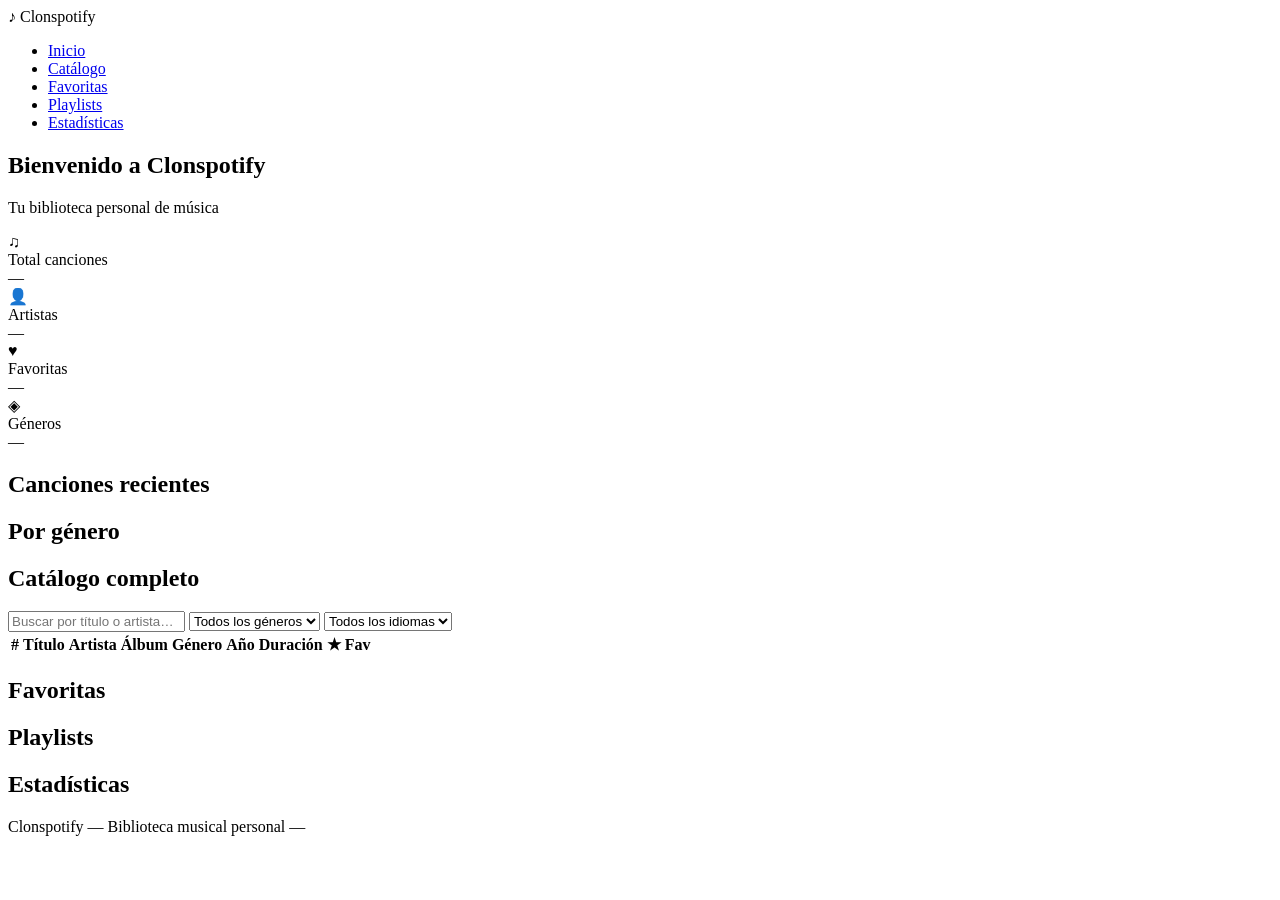
==== index.html @ cb60d721 "V1 del dashboard" ====
<!DOCTYPE html>
<html lang="es">
<head>
  <meta charset="UTF-8" />

  <!-- Para el diseño responsivo -->
  <meta name="viewport" content="width=device-width, initial-scale=1.0" />
  <title>Clonspotify</title>

  <!-- Para poder usar fuentes desde google fonts -->
  <link rel="preconnect" href="https://fonts.googleapis.com" />
  <link rel="preconnect" href="https://fonts.gstatic.com" crossorigin />
  <link href="https://fonts.googleapis.com/css2?family=Syne:wght@400;600;700;800&family=DM+Sans:ital,wght@0,300;0,400;0,500;1,300&display=swap" rel="stylesheet" />
  
  <link rel="stylesheet" href="css/styles.css" />
</head>
<body>

  <!-- NAV -->
  <nav>
    <div class="nav-brand">
      <span class="brand-icon">♪</span>
      <span class="brand-name">Clonspotify</span>
    </div>
    <ul class="nav-links">
      <li><a href="#inicio" class="active">Inicio</a></li>
      <li><a href="#catalogo">Catálogo</a></li>
      <li><a href="#favoritas">Favoritas</a></li>
      <li><a href="#playlists">Playlists</a></li>
      <li><a href="#estadisticas">Estadísticas</a></li>
    </ul>
  </nav>

  <main>

    <!-- BIENVENIDA -->
    <section id="inicio" class="hero">
      <div class="hero-text">
        <h1>Bienvenido a <span class="accent">Clonspotify</span></h1>
        <p class="subtitle">Tu biblioteca personal de música</p>
      </div>
    </section>

    <!-- STATS
        Las tarjetas-->
    <section class="stats-grid" id="stats">
      <div class="stat-card">
        <div class="stat-icon">♫</div>
        <div class="stat-label">Total canciones</div>
        <div class="stat-value" id="stat-total">—</div>
      </div>
      <div class="stat-card">
        <div class="stat-icon">👤</div>
        <div class="stat-label">Artistas</div>
        <div class="stat-value" id="stat-artistas">—</div>
      </div>
      <div class="stat-card">
        <div class="stat-icon">♥</div>
        <div class="stat-label">Favoritas</div>
        <div class="stat-value" id="stat-favoritas">—</div>
      </div>
      <div class="stat-card">
        <div class="stat-icon">◈</div>
        <div class="stat-label">Géneros</div>
        <div class="stat-value" id="stat-generos">—</div>
      </div>
    </section>

    <!-- Sección de canciones recientes y géneros -->
    <section class="two-col">

      <div class="panel" id="recientes">
        <h2 class="panel-title">Canciones recientes</h2>
        <ul class="song-list" id="lista-recientes"></ul>
      </div>

      <div class="panel" id="por-genero">
        <h2 class="panel-title">Por género</h2>
        <div class="genre-bars" id="genre-bars"></div>
      </div>

    </section>

    <!-- CATÁLOGO COMPLETO -->
    <section id="catalogo">
      <h2 class="section-title">Catálogo completo</h2>

      <div class="filter-bar">
        <input type="text" id="buscador" placeholder="Buscar por título o artista…" />
        <select id="filtro-genero">
          <option value="">Todos los géneros</option>
        </select>
        <select id="filtro-idioma">
          <option value="">Todos los idiomas</option>
          <option value="es">Español</option>
          <option value="en">Inglés</option>
        </select>
      </div>

      <table class="catalogo-table">
        <thead>
          <tr>
            <th>#</th>
            <th>Título</th>
            <th>Artista</th>
            <th>Álbum</th>
            <th>Género</th>
            <th>Año</th>
            <th>Duración</th>
            <th>★</th>
            <th>Fav</th>
          </tr>
        </thead>
        <tbody id="tabla-cuerpo"></tbody>
      </table>
    </section>

    <!-- FAVORITAS -->
    <section id="favoritas">
      <h2 class="section-title">Favoritas</h2>
      <div class="cards-grid" id="grid-favoritas"></div>
    </section>

    <!-- PLAYLISTS -->
    <section id="playlists">
      <h2 class="section-title">Playlists</h2>
      <div class="playlist-grid" id="playlist-grid"></div>
    </section>

    <!-- ESTADÍSTICAS -->
    <section id="estadisticas">
      <h2 class="section-title">Estadísticas</h2>
      <div class="stats-detail" id="stats-detail"></div>
    </section>

  </main>

  <footer>
    <p>Clonspotify &mdash; Biblioteca musical personal &mdash; <span id="footer-version"></span></p>
  </footer>

  <script src="js/app.js"></script>
</body>
</html>
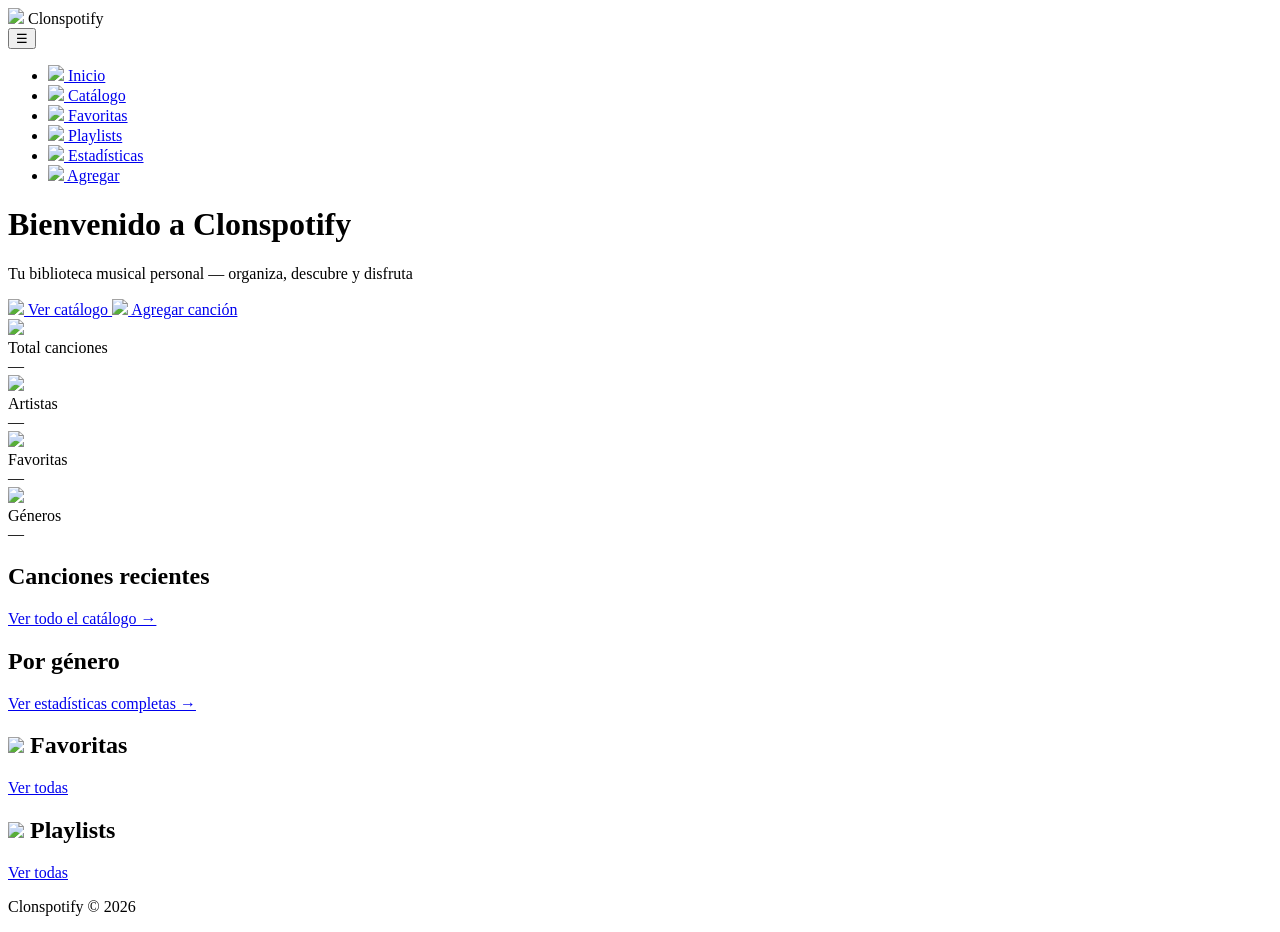
==== commit 1a2dc993: "HTML Y JS del INDEX" ====
--- a/index.html
+++ b/index.html
@@ -1,144 +1,154 @@
 <!DOCTYPE html>
 <html lang="es">
+
 <head>
+
+  <!-- Como vimos en clase, es para los caracteres-->
   <meta charset="UTF-8" />
+  <!-- Para que se adapte a vista de dispositivos móviles-->
+  <meta name="viewport" content="width=device-width, initial-scale=1.0" />
 
-  <!-- Para el diseño responsivo -->
-  <meta name="viewport" content="width=device-width, initial-scale=1.0" />
-  <title>Clonspotify</title>
+  <title>Clonspotify — Inicio</title>
 
-  <!-- Para poder usar fuentes desde google fonts -->
-  <link rel="preconnect" href="https://fonts.googleapis.com" />
-  <link rel="preconnect" href="https://fonts.gstatic.com" crossorigin />
-  <link href="https://fonts.googleapis.com/css2?family=Syne:wght@400;600;700;800&family=DM+Sans:ital,wght@0,300;0,400;0,500;1,300&display=swap" rel="stylesheet" />
+  <link rel="stylesheet" href="css/styles.css" />
   
-  <link rel="stylesheet" href="css/styles.css" />
 </head>
+
 <body>
 
-  <!-- NAV -->
+  <!-- Barra de navegación -->
   <nav>
+
+    <!-- Logo y nombre -->
     <div class="nav-brand">
-      <span class="brand-icon">♪</span>
+      <img src="resources/Logo.png" class="brand-logo" />
       <span class="brand-name">Clonspotify</span>
     </div>
-    <ul class="nav-links">
-      <li><a href="#inicio" class="active">Inicio</a></li>
-      <li><a href="#catalogo">Catálogo</a></li>
-      <li><a href="#favoritas">Favoritas</a></li>
-      <li><a href="#playlists">Playlists</a></li>
-      <li><a href="#estadisticas">Estadísticas</a></li>
+    
+    <!-- Menú hamburguesa, para cuando hagamos pequeña la vista de la página
+     Funciona con los "nav-links" que declaramos más abajo-->
+    <button class="nav-toggle" id="nav-toggle">☰</button>
+
+    <ul class="nav-links" id="nav-links">
+      <li><a href="index.html">        <img src="resources/home.svg" class="nav-icon"> Inicio </a></li>
+      <li><a href="catalogo.html">     <img src="resources/music.svg" class="nav-icon"> Catálogo</a></li>
+      <li><a href="favoritas.html">    <img src="resources/heart.svg" class="nav-icon"> Favoritas</a></li>
+      <li><a href="playlists.html">    <img src="resources/playlist.svg" class="nav-icon"> Playlists</a></li>
+      <li><a href="estadisticas.html"> <img src="resources/chart-bar.svg" class="nav-icon"> Estadísticas</a></li>
+      <li><a href="agregar.html">      <img src="resources/square-plus.svg" class="nav-icon"> Agregar</a></li>
     </ul>
+
   </nav>
 
-  <main>
+  <!-- BIENVENIDA -->
+  <header class="hero">
 
-    <!-- BIENVENIDA -->
-    <section id="inicio" class="hero">
-      <div class="hero-text">
-        <h1>Bienvenido a <span class="accent">Clonspotify</span></h1>
-        <p class="subtitle">Tu biblioteca personal de música</p>
-      </div>
-    </section>
+    <div class="hero-text">
+      <h1>Bienvenido a <span class="accent">Clonspotify</span></h1>
 
-    <!-- STATS
-        Las tarjetas-->
-    <section class="stats-grid" id="stats">
+      <p class="subtitle">Tu biblioteca musical personal — organiza, descubre y disfruta</p>
+
+      <nav class="hero-ctas">
+        <a href="catalogo.html" class="btn btn-primary">
+          <img src="resources/music.svg" class="btn-icon"> 
+          Ver catálogo
+        </a>
+
+        <a href="agregar.html" class="btn btn-secondary">
+          <img src="resources/square-plus.svg" class="btn-icon"> 
+          Agregar canción
+        </a>
+      </nav>
+    </div>
+
+  </header>
+
+  <!-- TARJETAS DE RESUMEN -->
+  <section>
+    <div class="stats-grid">
+
       <div class="stat-card">
-        <div class="stat-icon">♫</div>
+        <img src="resources/music.svg" class="stat-icon">
         <div class="stat-label">Total canciones</div>
         <div class="stat-value" id="stat-total">—</div>
       </div>
+
       <div class="stat-card">
-        <div class="stat-icon">👤</div>
+        <img src="resources/user.svg" class="stat-icon">
         <div class="stat-label">Artistas</div>
         <div class="stat-value" id="stat-artistas">—</div>
       </div>
+
       <div class="stat-card">
-        <div class="stat-icon">♥</div>
+        <img src="resources/heart.svg" class="stat-icon">
         <div class="stat-label">Favoritas</div>
         <div class="stat-value" id="stat-favoritas">—</div>
       </div>
+
       <div class="stat-card">
-        <div class="stat-icon">◈</div>
+        <img src="resources/file-music.svg" class="stat-icon">
         <div class="stat-label">Géneros</div>
         <div class="stat-value" id="stat-generos">—</div>
       </div>
-    </section>
 
-    <!-- Sección de canciones recientes y géneros -->
-    <section class="two-col">
+    </div>
+  </section>
 
-      <div class="panel" id="recientes">
-        <h2 class="panel-title">Canciones recientes</h2>
-        <ul class="song-list" id="lista-recientes"></ul>
-      </div>
+  <!-- CANCIONES RECIENTES + GÉNEROS -->
+  <section class="two-col">
 
-      <div class="panel" id="por-genero">
-        <h2 class="panel-title">Por género</h2>
-        <div class="genre-bars" id="genre-bars"></div>
-      </div>
+    <div class="panel">
+      <h2 class="panel-title">Canciones recientes</h2>
 
-    </section>
+      <ul class="song-list" id="lista-recientes"></ul>
 
-    <!-- CATÁLOGO COMPLETO -->
-    <section id="catalogo">
-      <h2 class="section-title">Catálogo completo</h2>
+      <a href="catalogo.html" class="ver-todo">Ver todo el catálogo →</a>
+    </div>
 
-      <div class="filter-bar">
-        <input type="text" id="buscador" placeholder="Buscar por título o artista…" />
-        <select id="filtro-genero">
-          <option value="">Todos los géneros</option>
-        </select>
-        <select id="filtro-idioma">
-          <option value="">Todos los idiomas</option>
-          <option value="es">Español</option>
-          <option value="en">Inglés</option>
-        </select>
-      </div>
+    <div class="panel">
+      <h2 class="panel-title">Por género</h2>
+      
+      <div class="genre-bars" id="genre-bars"></div>
+      <a href="estadisticas.html" class="ver-todo">Ver estadísticas completas →</a>
+    </div>
 
-      <table class="catalogo-table">
-        <thead>
-          <tr>
-            <th>#</th>
-            <th>Título</th>
-            <th>Artista</th>
-            <th>Álbum</th>
-            <th>Género</th>
-            <th>Año</th>
-            <th>Duración</th>
-            <th>★</th>
-            <th>Fav</th>
-          </tr>
-        </thead>
-        <tbody id="tabla-cuerpo"></tbody>
-      </table>
-    </section>
+  </section>
 
-    <!-- FAVORITAS -->
-    <section id="favoritas">
-      <h2 class="section-title">Favoritas</h2>
-      <div class="cards-grid" id="grid-favoritas"></div>
-    </section>
+  <!-- FAVORITAS -->
+  <section>
 
-    <!-- PLAYLISTS -->
-    <section id="playlists">
-      <h2 class="section-title">Playlists</h2>
-      <div class="playlist-grid" id="playlist-grid"></div>
-    </section>
+    <div class="section-header">
+      <h2 class="section-title section-title-inline">
+        <img src="resources/heart.svg" class="nav-icon s-icon"> Favoritas
+      </h2>
+      <a href="favoritas.html" class="btn btn-ghost btn-sm">Ver todas</a>
+    </div>
 
-    <!-- ESTADÍSTICAS -->
-    <section id="estadisticas">
-      <h2 class="section-title">Estadísticas</h2>
-      <div class="stats-detail" id="stats-detail"></div>
-    </section>
+    <div class="cards-grid" id="grid-favoritas-preview"></div>
 
-  </main>
+  </section>
 
+  <!-- PLAYLISTS (preview) -->
+  <section>
+
+    <div class="section-header">
+      <h2 class="section-title section-title-inline">
+        <img src="resources/playlist.svg" class="nav-icon s-icon"> Playlists
+      </h2>
+      <a href="playlists.html" class="btn btn-ghost btn-sm">Ver todas</a>
+    </div>
+
+    <div class="playlist-grid" id="playlist-preview"></div>
+
+  </section>
+
+  <!-- Pie de página -->
   <footer>
-    <p>Clonspotify &mdash; Biblioteca musical personal &mdash; <span id="footer-version"></span></p>
+    <p>Clonspotify © 2026</p>
   </footer>
 
   <script src="js/app.js"></script>
+  <script src="js/index.js"></script>
+
 </body>
-</html>
+</html>
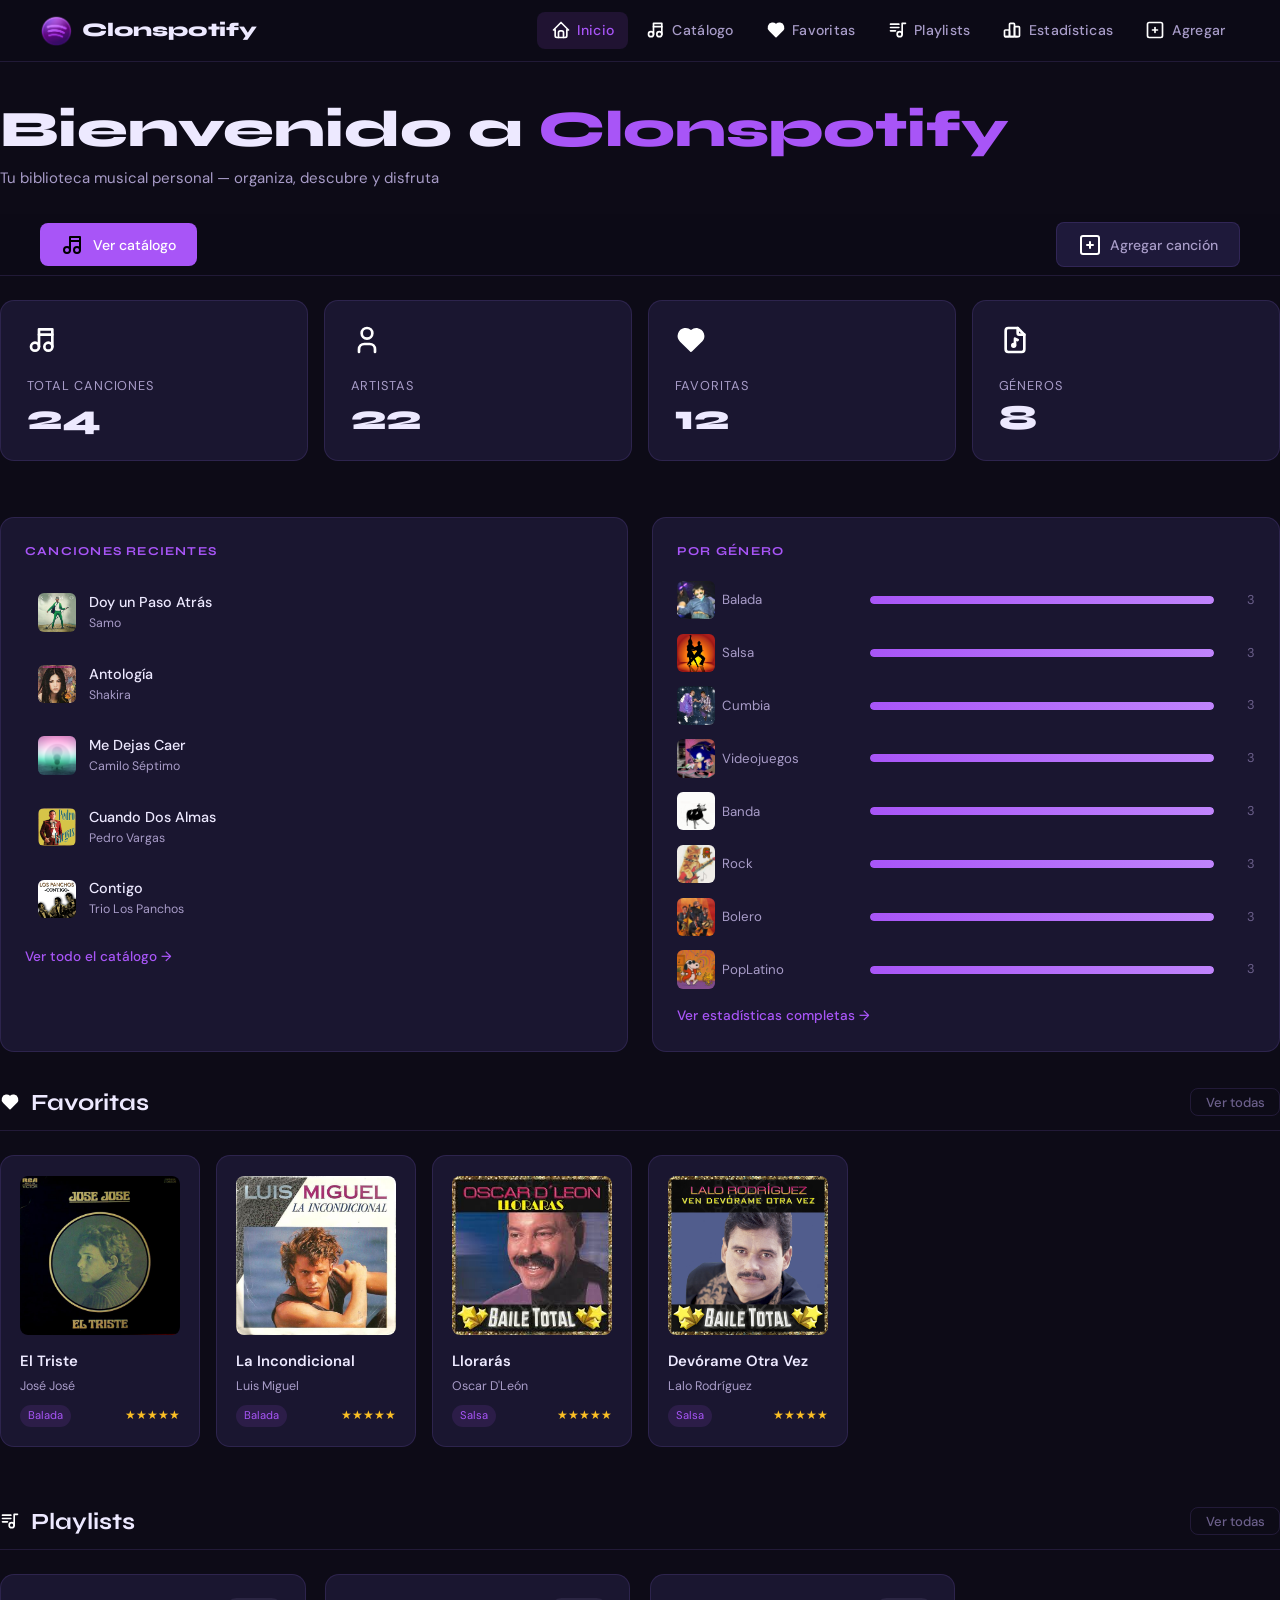
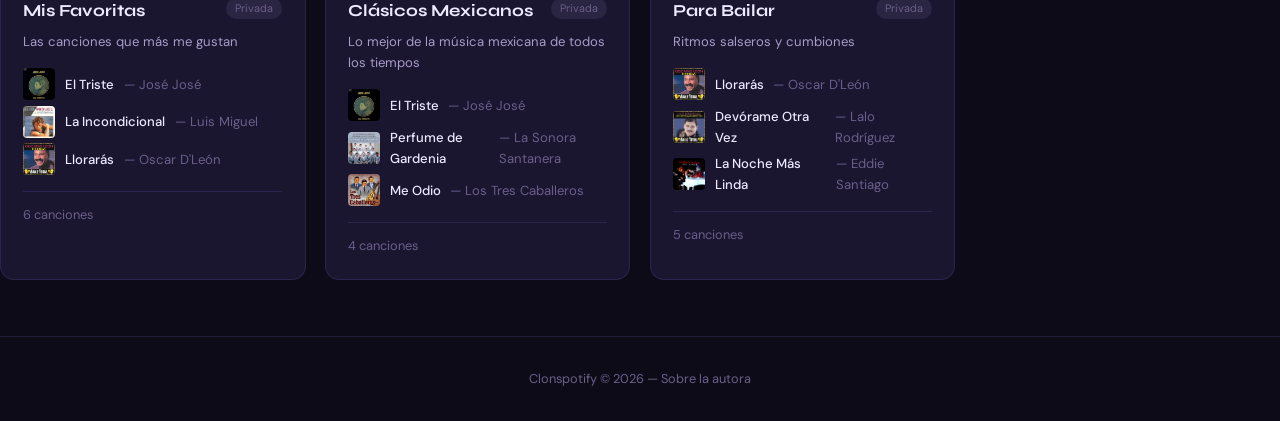
==== commit 0b3fd7dc: "Adición de las últimas modificaciones/adiciones que se hicieron a archivos/carpetas que ya estaban s" ====
--- a/index.html
+++ b/index.html
@@ -144,7 +144,7 @@
 
   <!-- Pie de página -->
   <footer>
-    <p>Clonspotify © 2026</p>
+    <p>Clonspotify © 2026 &mdash; <a href="SobreLaAutora.html">Sobre la autora</a> </p>
   </footer>
 
   <script src="js/app.js"></script>
--- a/css/styles.css
+++ b/css/styles.css
@@ -0,0 +1,1235 @@
+/* 
+   Estilos globales
+   Fuentes: Syne (títulos) + DM Sans (cuerpo)
+*/
+
+@import url('https://fonts.googleapis.com/css2?family=Syne:wght@400;600;700;800&family=DM+Sans:ital,opsz,wght@0,9..40,300;0,9..40,400;0,9..40,500;1,9..40,300&display=swap');
+
+
+/* RESET & VARIABLES */
+
+/* Elimina márgenes y padding por defecto del navegador */
+*, *::before, *::after { box-sizing: border-box; margin: 0; padding: 0; }
+
+/*
+ * Variables globales — se usan en todo el CSS con var(--nombre)
+ * Cambiar un valor aquí lo actualiza en toda la app.
+ *
+ * bg  = background
+ * -h  = hover
+ * -d  = dark, -l = light
+ */
+:root {
+  /* Fondos */
+  --bg:        #0d0b17;
+  --bg2:       #161228;
+  --bg3:       #1e193a;
+  --card:      #1a1630;
+  --card-hover:#201c38;
+
+  /* Bordes */
+  --border:    rgba(160,120,255,0.14);
+  --border-h:  rgba(160,120,255,0.4);
+
+  /* Colores de acento */
+  --purple:    #a855f7;
+  --purple-d:  #7c3aed;
+  --purple-l:  #c084fc;
+  --cyan:      #22d3ee;
+  --pink:      #ec4899;
+  --green:     #34d399;
+  --amber:     #fbbf24;
+
+  /* Texto (principal → secundario → tenue) */
+  --text:      #ede9ff;
+  --text2:     #a89cc8;
+  --text3:     #6b5f8a;
+
+  /* Bordes redondeados */
+  --radius:    14px;
+  --radius-sm: 8px;
+  --radius-xs: 5px;
+
+  /* Tipografía */
+  --font-head: 'Syne', sans-serif;
+  --font-body: 'DM Sans', sans-serif;
+
+  /* Animaciones */
+  --ease:       cubic-bezier(0.4,0,0.2,1);
+  --transition: 0.22s var(--ease);
+
+  /* Altura del nav, se reutiliza en varias partes */
+  --nav-h: 62px;
+}
+
+/* Scroll suave al navegar por anclas */
+html { scroll-behavior: smooth; }
+
+body {
+  background: var(--bg);
+  color: var(--text);
+  font-family: var(--font-body);
+  font-size: 15px;
+  line-height: 1.6;
+  min-height: 100vh;
+  -webkit-font-smoothing: antialiased;
+}
+
+/* Scrollbar personalizada (solo Chrome/Safari) */
+::-webkit-scrollbar { width: 6px; }
+::-webkit-scrollbar-track { background: var(--bg2); }
+::-webkit-scrollbar-thumb { background: var(--border-h); border-radius: 99px; }
+
+
+/* ACCESIBILIDAD */
+
+/* Muestra el anillo de foco solo al navegar con teclado */
+:focus-visible {
+  outline: 2px solid var(--purple);
+  outline-offset: 3px;
+  border-radius: var(--radius-xs);
+}
+
+/* Enlace para saltar al contenido, aparece al presionar Tab */
+.skip-link {
+  position: absolute;
+  top: -100px;
+  left: 1rem;
+  background: var(--purple);
+  color: #fff;
+  padding: 0.5rem 1.2rem;
+  border-radius: var(--radius-sm);
+  font-weight: 600;
+  z-index: 9999;
+  transition: top 0.2s;
+  text-decoration: none;
+}
+
+.skip-link:focus { top: 1rem; }
+
+/*  NAV  */
+
+/* Se queda pegado arriba al hacer scroll, con efecto de vidrio */
+nav {
+  position: sticky;
+  top: 0;
+  z-index: 100;
+  display: flex;
+  align-items: center;
+  justify-content: space-between;
+  padding: 0 2.5rem;
+  height: var(--nav-h);
+  background: rgba(13, 11, 23, 0.88);
+  backdrop-filter: blur(18px);
+  border-bottom: 1px solid var(--border);
+}
+
+/* Logo + nombre "Clonspotify" */
+.nav-brand {
+  display: flex;
+  align-items: center;
+  gap: 10px;
+  font-family: var(--font-head);
+  font-size: 1.2rem;
+  font-weight: 800;
+  color: var(--text);
+  text-decoration: none;
+  letter-spacing: -0.01em;
+}
+.nav-brand:hover { color: var(--purple-l); }
+
+.brand-logo {
+  width: 32px;
+  height: 32px;
+  object-fit: contain;
+}
+
+/* Lista de enlaces del nav */
+.nav-links {
+  display: flex;
+  list-style: none;
+  gap: 0.2rem;
+}
+
+.nav-links a {
+  display: flex;
+  align-items: center;
+  gap: 0.4rem;
+  color: var(--text2);
+  text-decoration: none;
+  font-size: 0.88rem;
+  font-weight: 500;
+  letter-spacing: 0.02em;
+  padding: 0.45rem 0.9rem;
+  border-radius: var(--radius-sm);
+  transition: color var(--transition), background var(--transition);
+}
+.nav-links a:hover  { color: var(--text); background: var(--bg3); }
+/* .active lo agrega JS según la página actual */
+.nav-links a.active { color: var(--purple); background: rgba(168,85,247,0.12); }
+
+/* Íconos SVG del nav — el filter los convierte a blanco */
+.nav-icon {
+  width: 20px;
+  height: 20px;
+  object-fit: contain;
+  filter: brightness(0) invert(1);
+}
+
+/* Botón hamburguesa, solo visible en móvil */
+.nav-toggle {
+  display: none;
+  background: none;
+  border: none;
+  color: var(--text2);
+  font-size: 1.4rem;
+  cursor: pointer;
+  padding: 0.3rem;
+}
+
+/* Nav en móvil: menú desplegable vertical */
+@media (max-width: 768px) {
+  nav { padding: 0 1.2rem; }
+  .nav-toggle { display: block; }
+  .nav-links {
+    display: none;
+    position: absolute;
+    top: var(--nav-h);
+    left: 0; right: 0;
+    background: var(--bg2);
+    border-bottom: 1px solid var(--border);
+    flex-direction: column;
+    padding: 0.8rem;
+    gap: 0.2rem;
+  }
+  /* JS agrega esta clase al hacer clic en la hamburguesa */
+  .nav-links.open { display: flex; }
+}
+
+
+/* LAYOUT */
+
+/* Contenedor central con ancho máximo */
+main {
+  max-width: 1200px;
+  margin: 0 auto;
+  padding: 2rem 2rem 5rem;
+}
+
+section { margin-bottom: 3.5rem; }
+
+/* Título de sección con línea inferior */
+.section-title {
+  font-family: var(--font-head);
+  font-size: 1.45rem;
+  font-weight: 700;
+  color: var(--text);
+  margin-bottom: 1.5rem;
+  padding-bottom: 0.6rem;
+  border-bottom: 1px solid var(--border);
+  display: flex;
+  align-items: center;
+  gap: 0.7rem;
+}
+.section-title .s-icon { color: var(--purple); }
+
+/* Encabezado con título izquierda + botón derecha */
+.section-header {
+  display: flex;
+  align-items: center;
+  justify-content: space-between;
+  margin-bottom: 1.5rem;
+  padding-bottom: 0.6rem;
+  border-bottom: 1px solid var(--border);
+}
+
+/* Variante del título para usar dentro de .section-header */
+.section-title-inline {
+  margin-bottom: 0;
+  border: none;
+  padding: 0;
+}
+
+/* Encabezado grande de cada página (h1) */
+.page-header {
+  padding: 2rem 0 1.5rem;
+  margin-bottom: 0.5rem;
+}
+.page-header h1 {
+  font-family: var(--font-head);
+  font-size: clamp(1.8rem, 4vw, 2.8rem);
+  font-weight: 800;
+  color: var(--text);
+  line-height: 1.1;
+}
+/* Parte del título en morado */
+.page-header h1 .accent  { color: var(--purple); }
+.page-header .subtitle   { color: var(--text2); margin-top: 0.4rem; font-size: 0.95rem; }
+
+/* Dos columnas iguales, colapsa a una en móvil */
+.two-col { display: grid; grid-template-columns: 1fr 1fr; gap: 1.5rem; margin-bottom: 2rem; }
+@media (max-width: 700px) { .two-col { grid-template-columns: 1fr; } }
+
+
+/* BOTONES */
+
+.btn {
+  display: inline-flex;
+  align-items: center;
+  gap: 0.5rem;
+  padding: 0.6rem 1.3rem;
+  border-radius: var(--radius-sm);
+  font-family: var(--font-body);
+  font-size: 0.88rem;
+  font-weight: 500;
+  cursor: pointer;
+  transition: all var(--transition);
+  text-decoration: none;
+  border: none;
+  line-height: 1;
+}
+
+/* Botón principal */
+.btn-primary { background: var(--purple); color: #fff; }
+.btn-primary:hover { background: var(--purple-d); transform: translateY(-1px); }
+
+/* Botón secundario */
+.btn-secondary { background: var(--bg3); color: var(--text2); border: 1px solid var(--border); }
+.btn-secondary:hover { border-color: var(--border-h); color: var(--text); background: var(--card-hover); }
+
+/* Botón pequeño */
+.btn-sm { padding: 0.4rem 0.9rem; font-size: 0.82rem; }
+
+/* Botón fantasma (solo borde) */
+.btn-ghost { background: transparent; color: var(--text3); border: 1px solid var(--border); }
+.btn-ghost:hover { color: var(--purple); border-color: var(--purple); }
+
+
+/* PANELES */
+
+.panel {
+  background: var(--card);
+  border: 1px solid var(--border);
+  border-radius: var(--radius);
+  padding: 1.5rem;
+}
+
+/* Etiqueta tipo "eyebrow" dentro del panel */
+.panel-title {
+  font-family: var(--font-head);
+  font-size: 0.76rem;
+  font-weight: 700;
+  text-transform: uppercase;
+  letter-spacing: 0.1em;
+  color: var(--purple);
+  margin-bottom: 1.2rem;
+}
+
+
+/* INDEX  */
+
+.hero { padding: 2.5rem 0 1.5rem; margin-bottom: 0; }
+.hero h1 {
+  font-family: var(--font-head);
+  font-size: clamp(2rem, 5vw, 3.2rem);
+  font-weight: 800;
+  line-height: 1.1;
+}
+.hero h1 .accent { color: var(--purple); }
+.hero .subtitle  { color: var(--text2); margin-top: 0.5rem; }
+.hero-ctas       { display: flex; gap: 0.8rem; margin-top: 1.5rem; flex-wrap: wrap; }
+
+
+/* STATS GRID  */
+
+/* 4 columnas en escritorio, 2 en móvil */
+.stats-grid {
+  display: grid;
+  grid-template-columns: repeat(4, 1fr);
+  gap: 1rem;
+}
+@media (max-width: 700px) { .stats-grid { grid-template-columns: repeat(2,1fr); } }
+
+.stat-card {
+  background: var(--card);
+  border: 1px solid var(--border);
+  border-radius: var(--radius);
+  padding: 1.4rem 1.6rem;
+  transition: transform var(--transition), border-color var(--transition);
+}
+.stat-card:hover { transform: translateY(-3px); border-color: var(--border-h); }
+
+/* Ícono SVG de la tarjeta de estadística */
+.stat-icon {
+  width: 2rem;
+  height: 2rem;
+  object-fit: contain;
+  filter: brightness(0) invert(1);
+  margin-bottom: 0.8rem;
+}
+
+.stat-label {
+  font-size: 0.8rem;
+  color: var(--text2);
+  text-transform: uppercase;
+  letter-spacing: 0.07em;
+}
+
+.stat-value {
+  font-family: var(--font-head);
+  font-size: 2.2rem;
+  font-weight: 800;
+  color: var(--text);
+  line-height: 1.1;
+  margin-top: 0.2rem;
+}
+
+
+/*  SONG LIST  */
+
+.song-list { list-style: none; display: flex; flex-direction: column; gap: 0.5rem; }
+
+/* Fila de canción: miniatura + info */
+.song-item {
+  display: grid;
+  grid-template-columns: 2.4rem 1fr;
+  align-items: center;
+  gap: 0.8rem;
+  padding: 0.65rem 0.8rem;
+  border-radius: var(--radius-sm);
+  transition: background var(--transition);
+  cursor: default;
+}
+
+/* Variante con número de fila y duración (para estadísticas) */
+.song-item--stats {
+  grid-template-columns: 2.4rem 2.4rem 1fr auto;
+}
+
+.song-item:hover { background: var(--bg3); }
+
+.song-num { color: var(--text3); font-size: 0.82rem; text-align: center; }
+
+/* Miniatura cuadrada de portada */
+.song-thumb {
+  width: 2.4rem;
+  height: 2.4rem;
+  background: var(--bg3);
+  border-radius: 6px;
+  display: flex;
+  align-items: center;
+  justify-content: center;
+  flex-shrink: 0;
+}
+.song-thumb img {
+  width: 100%;
+  height: 100%;
+  object-fit: cover;
+  border-radius: 6px;
+  filter: none;
+}
+
+/* Versión más pequeña para listas de playlist */
+.song-thumb-sm {
+  width: 2rem;
+  height: 2rem;
+  object-fit: cover;
+  border-radius: 4px;
+  flex-shrink: 0;
+}
+
+.song-info   { overflow: visible; min-width: 0; word-break: break-word; }
+.song-title  { font-weight: 500; font-size: 0.9rem; }
+.song-artist { font-size: 0.77rem; color: var(--text2); }
+.song-dur    { font-size: 0.8rem; color: var(--text3); font-variant-numeric: tabular-nums; }
+
+.fav-badge {
+  background: rgba(168,85,247,0.18);
+  color: var(--purple);
+  font-size: 0.68rem;
+  padding: 2px 7px;
+  border-radius: 20px;
+  font-weight: 600;
+}
+
+
+/* GENRE BARS  */
+
+.genre-bars { display: flex; flex-direction: column; gap: 0.9rem; }
+.genre-row  { display: flex; align-items: center; gap: 0.8rem; }
+
+/* Nombre del género con imagen */
+.genre-name {
+  width: 180px;
+  font-size: 0.83rem;
+  color: var(--text2);
+  flex-shrink: 0;
+  display: flex;
+  align-items: center;
+  gap: 0.4rem;
+  white-space: nowrap;
+}
+
+/* Miniatura cuadrada del género */
+.genre-img {
+  width: 2.4rem;
+  height: 2.4rem;
+  object-fit: cover;
+  border-radius: 6px;
+  filter: none;
+}
+
+/* Pista de la barra */
+.genre-track {
+  flex: 1;
+  height: 8px;
+  background: var(--bg3);
+  border-radius: 99px;
+  overflow: hidden;
+}
+
+/* Relleno animado — JS le asigna el ancho final */
+.genre-fill {
+  height: 100%;
+  border-radius: 99px;
+  background: linear-gradient(90deg, var(--purple), var(--purple-l));
+  transition: width 0.7s var(--ease);
+  width: 0;
+}
+
+.genre-count { width: 28px; text-align: right; font-size: 0.8rem; color: var(--text3); }
+
+
+/* FILTROS  */
+
+.filter-bar {
+  display: flex;
+  gap: 0.7rem;
+  margin-bottom: 1.2rem;
+  flex-wrap: wrap;
+  align-items: center;
+}
+
+.filter-bar input,
+.filter-bar select {
+  background: var(--card);
+  border: 1px solid var(--border);
+  border-radius: var(--radius-sm);
+  color: var(--text);
+  padding: 0.55rem 1rem;
+  font-family: var(--font-body);
+  font-size: 0.88rem;
+  outline: none;
+  transition: border-color var(--transition);
+}
+.filter-bar input           { flex: 1; min-width: 200px; }
+.filter-bar input::placeholder { color: var(--text3); }
+.filter-bar input:focus,
+.filter-bar select:focus    { border-color: var(--purple); }
+.filter-bar select option   { background: var(--bg2); }
+
+.results-count { font-size: 0.82rem; color: var(--text3); margin-left: auto; white-space: nowrap; }
+
+
+/* TABLA  */
+
+/* Wrapper con scroll horizontal para pantallas pequeñas */
+.table-wrap { overflow-x: auto; border-radius: var(--radius); border: 1px solid var(--border); }
+
+.catalogo-table { width: 100%; border-collapse: collapse; font-size: 0.87rem; }
+
+.catalogo-table thead th {
+  background: var(--bg2);
+  color: var(--text2);
+  font-weight: 600;
+  text-transform: uppercase;
+  letter-spacing: 0.07em;
+  font-size: 0.73rem;
+  padding: 0.75rem 0.9rem;
+  text-align: left;
+  border-bottom: 1px solid var(--border);
+  white-space: nowrap;
+}
+.catalogo-table thead th[scope="col"] { cursor: default; }
+
+.catalogo-table tbody tr {
+  border-bottom: 1px solid rgba(160,120,255,0.06);
+  transition: background var(--transition);
+}
+.catalogo-table tbody tr:hover      { background: var(--card); }
+.catalogo-table tbody tr:last-child { border-bottom: none; }
+
+.catalogo-table td {
+  padding: 0.65rem 0.9rem;
+  color: var(--text);
+  vertical-align: middle;
+}
+.catalogo-table td:first-child { color: var(--text3); }
+
+/* Fila cuando no hay resultados */
+.empty-row td { text-align: center; padding: 2.5rem; color: var(--text3); font-size: 0.9rem; }
+
+.stars      { color: var(--amber); letter-spacing: -1px; font-size: 0.85rem; }
+.fav-icon   { color: var(--pink); font-size: 1rem; }
+
+/* Pastilla de género */
+.badge-genero {
+  display: inline-block;
+  background: rgba(168,85,247,0.14);
+  color: var(--purple-l);
+  border-radius: 20px;
+  padding: 2px 10px;
+  font-size: 0.75rem;
+  font-weight: 500;
+  white-space: nowrap;
+}
+
+
+/* CARDS FAVORITAS  */
+
+/* Rejilla responsiva, columnas de mínimo 190px */
+.cards-grid {
+  display: grid;
+  grid-template-columns: repeat(auto-fill, minmax(190px,1fr));
+  gap: 1rem;
+}
+
+.fav-card {
+  background: var(--card);
+  border: 1px solid var(--border);
+  border-radius: var(--radius);
+  padding: 1.2rem;
+  transition: transform var(--transition), border-color var(--transition);
+  cursor: default;
+}
+.fav-card:hover { transform: translateY(-4px); border-color: var(--border-h); }
+
+/* Portada cuadrada */
+.fav-card-thumb {
+  width: 100%;
+  aspect-ratio: 1;
+  background: var(--bg3);
+  border-radius: var(--radius-sm);
+  overflow: hidden;
+  margin-bottom: 0.9rem;
+}
+.fav-card-thumb img { width: 100%; height: 100%; object-fit: cover; }
+
+.fav-card-title  { font-weight: 600; font-size: 0.93rem; margin-bottom: 0.2rem; }
+.fav-card-artist { font-size: 0.78rem; color: var(--text2); margin-bottom: 0.5rem; }
+
+/* Género (izquierda) + estrellas (derecha) */
+.fav-card-meta   { display: flex; justify-content: space-between; align-items: center; }
+.fav-card-genre  {
+  font-size: 0.7rem;
+  background: rgba(168,85,247,0.12);
+  color: var(--purple);
+  padding: 2px 8px;
+  border-radius: 20px;
+}
+.fav-card-stars  { color: var(--amber); font-size: 0.78rem; }
+
+
+/* PLAYLISTS */
+
+/* Rejilla para el index */
+.playlist-grid {
+  display: grid;
+  grid-template-columns: repeat(auto-fill, minmax(290px,1fr));
+  gap: 1.2rem;
+}
+
+/* Rejilla más ancha para la página de playlists */
+.playlist-grid2 {
+  display: grid;
+  grid-template-columns: repeat(auto-fill, minmax(480px, 1fr));
+  gap: 1.2rem;
+}
+
+.playlist-card {
+  background: var(--card);
+  border: 1px solid var(--border);
+  border-radius: var(--radius);
+  padding: 1.4rem;
+  transition: border-color var(--transition);
+}
+.playlist-card:hover { border-color: rgba(34,211,238,0.4); }
+
+.playlist-header { display: flex; align-items: flex-start; justify-content: space-between; margin-bottom: 0.4rem; }
+.playlist-name   { font-family: var(--font-head); font-size: 1.05rem; font-weight: 700; }
+
+/* Badge pública (cian) / privada (gris) */
+.playlist-badge-pub  {
+  font-size: 0.68rem;
+  background: rgba(34,211,238,0.12);
+  color: var(--cyan);
+  border-radius: 20px;
+  padding: 2px 9px;
+  white-space: nowrap;
+}
+.playlist-badge-priv {
+  font-size: 0.68rem;
+  background: rgba(107,95,138,0.2);
+  color: var(--text3);
+  border-radius: 20px;
+  padding: 2px 9px;
+  white-space: nowrap;
+}
+
+.playlist-desc  { font-size: 0.82rem; color: var(--text2); margin-bottom: 1rem; }
+.playlist-songs { display: flex; flex-direction: column; gap: 0.35rem; }
+
+/* Fila compacta de canción (index) */
+.playlist-song-row  { display: flex; align-items: center; gap: 0.6rem; font-size: 0.82rem; color: var(--text2); }
+
+/* Fila con grid para la página de playlists */
+.playlist-song-row2 {
+  display: grid;
+  grid-template-columns: 1.4rem 2rem 1fr auto;
+  align-items: center;
+  gap: 0.6rem;
+  font-size: 0.82rem;
+  color: var(--text2);
+}
+
+.playlist-song-title2  { color: var(--text); font-weight: 500; white-space: nowrap; overflow: hidden; text-overflow: ellipsis; }
+.playlist-song-artist2 { color: var(--text3); white-space: nowrap; }
+
+.playlist-song-num    { width: 1.4rem; text-align: right; color: var(--text3); font-size: 0.73rem; }
+.playlist-song-title  { color: var(--text); font-weight: 500; }
+.playlist-song-artist { color: var(--text3); }
+.playlist-actions     { display: flex; gap: 0.5rem; margin-top: 1rem; padding-top: 0.8rem; border-top: 1px solid var(--border); }
+
+/* Encabezado con título + botón */
+.page-header--split {
+  display: flex;
+  align-items: flex-start;
+  justify-content: space-between;
+  flex-wrap: wrap;
+  gap: 1rem;
+}
+
+.form-group--mb    { margin-bottom: 1rem; }
+.form-group--mb-lg { margin-bottom: 1.5rem; }
+
+
+/* ESTADÍSTICAS DETALLADAS  */
+
+.stats-detail {
+  display: grid;
+  grid-template-columns: repeat(auto-fill, minmax(220px,1fr));
+  gap: 1rem;
+}
+.stat-detail-card {
+  background: var(--card);
+  border: 1px solid var(--border);
+  border-radius: var(--radius);
+  padding: 1.3rem 1.5rem;
+  transition: border-color var(--transition);
+}
+.stat-detail-card:hover  { border-color: var(--border-h); }
+.stat-detail-label       { font-size: 0.76rem; text-transform: uppercase; letter-spacing: 0.08em; color: var(--text3); margin-bottom: 0.3rem; }
+.stat-detail-value       { font-family: var(--font-head); font-size: 1.6rem; font-weight: 700; color: var(--purple); }
+.stat-detail-sub         { font-size: 0.78rem; color: var(--text2); margin-top: 0.15rem; }
+
+
+/*FORMULARIOS  */
+
+/* Tarjeta contenedora del formulario */
+.form-card {
+  background: var(--card);
+  border: 1px solid var(--border);
+  border-radius: var(--radius);
+  padding: 2rem;
+  max-width: 700px;
+  margin-bottom: 5rem;
+}
+
+/* Grid de 2 columnas, colapsa a 1 en móvil */
+.form-grid { display: grid; grid-template-columns: 1fr 1fr; gap: 1.2rem 1.5rem; }
+@media (max-width: 600px) { .form-grid { grid-template-columns: 1fr; } }
+
+.form-group      { display: flex; flex-direction: column; gap: 0.4rem; }
+.form-group.full { grid-column: 1/-1; }
+
+.form-label           { font-size: 0.82rem; font-weight: 500; color: var(--text2); text-transform: uppercase; letter-spacing: 0.06em; }
+.form-label .required { color: var(--pink); margin-left: 2px; }
+
+/* Estilos compartidos: input, select, textarea */
+.form-input,
+.form-select,
+.form-textarea {
+  background: var(--bg3);
+  border: 1px solid var(--border);
+  border-radius: var(--radius-sm);
+  color: var(--text);
+  padding: 0.65rem 0.9rem;
+  font-family: var(--font-body);
+  font-size: 0.9rem;
+  outline: none;
+  transition: border-color var(--transition), box-shadow var(--transition);
+  width: 100%;
+}
+.form-input::placeholder { color: var(--text3); }
+.form-input:focus,
+.form-select:focus,
+.form-textarea:focus {
+  border-color: var(--purple);
+  box-shadow: 0 0 0 3px rgba(168,85,247,0.15);
+}
+.form-input.error   { border-color: var(--pink); }
+.form-select option { background: var(--bg2); }
+.form-textarea      { resize: vertical; min-height: 80px; }
+
+.form-hint  { font-size: 0.76rem; color: var(--text3); margin-top: 0.2rem; }
+/* Oculto por defecto, JS agrega .visible para mostrarlo */
+.form-error { font-size: 0.76rem; color: var(--pink); margin-top: 0.2rem; display: none; }
+.form-error.visible { display: block; }
+
+/* Calificación con estrellas — los radio están ocultos, los labels son las estrellas */
+.star-rating { display: flex; gap: 0.3rem; }
+.star-rating input[type="radio"] { display: none; }
+.star-rating label {
+  font-size: 1.4rem;
+  color: var(--text3);
+  cursor: pointer;
+  transition: color var(--transition);
+}
+.star-rating:hover label          { color: var(--amber); }
+.star-rating label:hover ~ label  { color: var(--text3); }
+.star-rating input:checked + label { color: var(--amber); }
+
+/* Checkbox personalizado */
+.form-check { display: flex; align-items: center; gap: 0.6rem; cursor: pointer; }
+.form-check input[type="checkbox"] {
+  appearance: none;
+  width: 1.1rem; height: 1.1rem;
+  background: var(--bg3);
+  border: 1px solid var(--border);
+  border-radius: 4px;
+  cursor: pointer;
+  transition: all var(--transition);
+  flex-shrink: 0;
+}
+.form-check input[type="checkbox"]:checked { background: var(--purple); border-color: var(--purple); }
+.form-check input[type="checkbox"]:checked::after {
+  content: '✓';
+  display: flex;
+  align-items: center;
+  justify-content: center;
+  color: #fff;
+  font-size: 0.7rem;
+  height: 100%;
+}
+.form-check-label { font-size: 0.88rem; color: var(--text2); }
+
+.form-actions .btn {
+  display: flex;
+  gap: 0.8rem;
+  justify-content: center;
+  margin-top: 1.5rem;
+  flex-wrap: wrap;
+  width: 100%;
+}
+
+
+/* LOGIN  */
+
+.login-section { max-width: 420px; margin: 0 auto; }
+
+.login-avatar     { display: flex; justify-content: center; margin-bottom: 1.5rem; }
+.login-avatar img { width: 100px; height: 100px; }
+
+
+/* ALERTAS  */
+
+/* Oculta por defecto, JS agrega .visible para mostrarla */
+.alert {
+  padding: 1rem 1.2rem;
+  border-radius: var(--radius-sm);
+  font-size: 0.88rem;
+  margin-bottom: 1.2rem;
+  display: none;
+  align-items: center;
+  gap: 0.6rem;
+}
+.alert.visible { display: flex; }
+
+.alert-success { background: rgba(52,211,153,0.12);  border: 1px solid rgba(52,211,153,0.3);  color: var(--green); }
+.alert-error   { background: rgba(236,72,153,0.1);   border: 1px solid rgba(236,72,153,0.3);   color: var(--pink); }
+
+.alert-icon { width: 24px; height: 24px; object-fit: contain; }
+
+
+/* MODAL */
+
+/* Capa oscura de fondo, invisible hasta que JS agrega .open */
+.modal-overlay {
+  position: fixed;
+  inset: 0;
+  background: rgba(0,0,0,0.65);
+  z-index: 200;
+  display: flex;
+  align-items: center;
+  justify-content: center;
+  padding: 1rem;
+  opacity: 0;
+  pointer-events: none;
+  transition: opacity 0.2s;
+}
+.modal-overlay.open { opacity: 1; pointer-events: all; }
+
+/* Panel del modal, sube desde abajo al abrirse */
+.modal {
+  background: var(--bg2);
+  border: 1px solid var(--border-h);
+  border-radius: var(--radius);
+  padding: 1.8rem;
+  width: 100%;
+  max-width: 520px;
+  transform: translateY(20px);
+  transition: transform 0.25s var(--ease);
+}
+.modal-overlay.open .modal { transform: translateY(0); }
+
+.modal-header { display: flex; align-items: center; justify-content: space-between; margin-bottom: 1.5rem; }
+.modal-title  { font-family: var(--font-head); font-size: 1.15rem; font-weight: 700; }
+.modal-close  {
+  background: none; border: none;
+  color: var(--text3); font-size: 1.2rem;
+  cursor: pointer; padding: 0.2rem;
+  transition: color var(--transition);
+  border-radius: 4px;
+}
+.modal-close:hover { color: var(--text); }
+
+
+/* FOOTER  */
+
+footer {
+  text-align: center;
+  padding: 2rem;
+  color: var(--text3);
+  font-size: 0.8rem;
+  border-top: 1px solid var(--border);
+}
+footer a       { color: var(--text3); text-decoration: none; }
+footer a:hover { color: var(--purple); }
+
+
+/* VER TODO */
+
+/* La flecha se separa del texto al hacer hover */
+.ver-todo {
+  display: inline-flex;
+  align-items: center;
+  gap: 0.4rem;
+  font-size: 0.85rem;
+  color: var(--purple);
+  text-decoration: none;
+  margin-top: 1rem;
+  font-weight: 500;
+  transition: gap var(--transition);
+}
+.ver-todo:hover { gap: 0.7rem; }
+
+
+/* UTILIDADES  */
+
+.text-purple    { color: var(--purple); }
+.text-cyan      { color: var(--cyan); }
+.text-muted     { color: var(--text3); }
+.mt-1           { margin-top: 0.5rem; }
+.mt-2           { margin-top: 1rem; }
+.flex           { display: flex; }
+.items-center   { align-items: center; }
+.gap-2          { gap: 0.8rem; }
+.justify-between{ justify-content: space-between; }
+
+
+/* ANIMACIONES  */
+
+/* Aparece con opacidad y sube ligeramente */
+@keyframes fadeIn {
+  from { opacity: 0; transform: translateY(10px); }
+  to   { opacity: 1; transform: translateY(0); }
+}
+.fade-in { animation: fadeIn 0.35s var(--ease) forwards; }
+
+
+/* ── MEDIA QUERIES ─────────────────────────────────────── */
+
+@media (max-width: 900px) {
+  main        { padding: 1.5rem 1.2rem 4rem; }
+  .stats-grid { grid-template-columns: repeat(2,1fr); }
+}
+
+@media (max-width: 600px) {
+  .section-title    { font-size: 1.2rem; }
+  .stat-value       { font-size: 1.8rem; }
+  .filter-bar       { flex-direction: column; }
+  .filter-bar input { min-width: unset; }
+  .form-card        { padding: 1.2rem; }
+  .cards-grid       { grid-template-columns: repeat(2,1fr); }
+}
+
+@media (max-width: 400px) {
+  .cards-grid { grid-template-columns: 1fr; }
+}
+
+
+/* ── ACCESIBILIDAD AVANZADA ────────────────────────────── */
+
+/* Bordes más visibles para usuarios con alto contraste */
+@media (prefers-contrast: high) {
+  :root {
+    --border: rgba(200,160,255,0.5);
+    --text2:  #d4c8f0;
+    --text3:  #9988bb;
+  }
+}
+
+/* Sin animaciones para usuarios que lo prefieran */
+@media (prefers-reduced-motion: reduce) {
+  *, *::before, *::after {
+    animation-duration: 0.01ms !important;
+    transition-duration: 0.01ms !important;
+  }
+}
+
+
+/* ── CLASES ADICIONALES ────────────────────────────────── */
+
+/* Estado vacío cuando no hay datos */
+.empty-state      { grid-column: 1/-1; text-align: center; padding: 3rem; color: var(--text3); }
+.empty-state-icon { width: 3rem; height: 3rem; opacity: 0.4; filter: brightness(0) invert(1); margin-bottom: 1rem; display: block; margin-inline: auto; }
+
+.playlist-empty { color: var(--text3); font-size: 0.82rem; }
+.playlist-mas   { color: var(--text3); font-size: 0.75rem; margin-top: 0.4rem; }
+.playlist-total { font-size: 0.8rem; color: var(--text3); }
+
+.fav-duracion { color: var(--text3); }
+
+
+/* ── AGREGAR CANCIÓN ───────────────────────────────────── */
+
+.form-fieldset        { border: none; padding: 0; margin: 0 0 1.5rem; }
+.form-fieldset-legend {
+  font-family: var(--font-head);
+  font-size: 0.85rem;
+  color: var(--purple);
+  text-transform: uppercase;
+  letter-spacing: 0.08em;
+  margin-bottom: 1rem;
+}
+
+/* Bloque de código XML generado */
+.xml-preview {
+  font-size: 0.8rem;
+  color: var(--text2);
+  overflow-x: auto;
+  font-family: monospace;
+  line-height: 1.5;
+  white-space: pre-wrap;
+}
+
+.alert-link { color: inherit; }
+
+
+/* ── SOBRE LA AUTORA ───────────────────────────────────── */
+
+/* Galería de 3 fotos */
+.foto-grid {
+  display: grid;
+  grid-template-columns: repeat(3, 1fr);
+  gap: 1.2rem;
+  margin-bottom: 3rem;
+}
+
+.foto-card {
+  border-radius: var(--radius);
+  overflow: hidden;
+  border: 1px solid var(--border);
+  aspect-ratio: 4/3;
+  position: relative;
+}
+
+.foto-card img {
+  width: 100%;
+  height: 100%;
+  object-fit: cover;
+  transition: transform 0.4s var(--ease);
+}
+
+.foto-card:hover img { transform: scale(1.05); }
+
+/* Etiqueta con gradiente sobre la foto */
+.foto-label {
+  position: absolute;
+  bottom: 0;
+  left: 0;
+  right: 0;
+  padding: 0.6rem 0.9rem;
+  background: linear-gradient(transparent, rgba(13,11,23,0.9));
+  font-size: 0.78rem;
+  color: var(--text2);
+  font-weight: 500;
+}
+
+/* Foto + nombre + carrera */
+.autora-header {
+  display: flex;
+  align-items: center;
+  gap: 1.5rem;
+  margin-bottom: 2rem;
+  padding-bottom: 2rem;
+  border-bottom: 1px solid var(--border);
+}
+
+.autora-avatar {
+  width: 80px;
+  height: 80px;
+  border-radius: 50%;
+  object-fit: cover;
+  border: 3px solid var(--purple);
+  flex-shrink: 0;
+}
+
+.autora-nombre {
+  font-family: var(--font-head);
+  font-size: clamp(1.5rem, 3vw, 2rem);
+  font-weight: 800;
+  color: var(--text);
+  line-height: 1.1;
+}
+
+.autora-carrera {
+  font-size: 0.88rem;
+  color: var(--purple);
+  margin-top: 0.3rem;
+  font-weight: 500;
+}
+
+.autora-bio {
+  font-size: 0.95rem;
+  color: var(--text2);
+  line-height: 1.8;
+  margin-bottom: 2.5rem;
+  max-width: 700px;
+}
+
+/* Tarjeta de canción favorita */
+.cancion-favorita {
+  display: flex;
+  align-items: center;
+  gap: 1.5rem;
+  background: var(--card);
+  border: 1px solid var(--border);
+  border-radius: var(--radius);
+  padding: 1.4rem;
+  margin-bottom: 3rem;
+  max-width: 500px;
+  transition: border-color var(--transition);
+}
+.cancion-favorita:hover { border-color: var(--border-h); }
+
+.cancion-portada {
+  width: 80px;
+  height: 80px;
+  border-radius: var(--radius-sm);
+  object-fit: cover;
+  flex-shrink: 0;
+}
+
+.cancion-info-label {
+  font-size: 0.7rem;
+  text-transform: uppercase;
+  letter-spacing: 0.1em;
+  color: var(--purple);
+  font-weight: 700;
+  margin-bottom: 0.4rem;
+}
+
+.cancion-titulo  { font-family: var(--font-head); font-size: 1.1rem; font-weight: 700; color: var(--text); }
+.cancion-artista { font-size: 0.83rem; color: var(--text2); margin-top: 0.2rem; }
+
+/* Título de sección de curiosidades */
+.curiosidades-titulo {
+  font-family: var(--font-head);
+  font-size: 1.1rem;
+  font-weight: 700;
+  color: var(--text);
+  margin-bottom: 1.2rem;
+  display: flex;
+  align-items: center;
+  gap: 0.6rem;
+}
+
+/* Tarjetitas de datos curiosos */
+.curiosidades-grid {
+  display: grid;
+  grid-template-columns: repeat(auto-fill, minmax(220px, 1fr));
+  gap: 1rem;
+  margin-bottom: 3rem;
+}
+
+.curiosidad-card {
+  background: var(--card);
+  border: 1px solid var(--border);
+  border-radius: var(--radius);
+  padding: 1.2rem 1.4rem;
+  transition: transform var(--transition), border-color var(--transition);
+}
+.curiosidad-card:hover { transform: translateY(-3px); border-color: var(--border-h); }
+
+.curiosidad-emoji { font-size: 1.6rem; margin-bottom: 0.6rem; display: block; }
+.curiosidad-texto { font-size: 0.85rem; color: var(--text2); line-height: 1.5; }
+
+/* Panel del proyecto */
+.proyecto-panel {
+  background: var(--card);
+  border: 1px solid var(--border);
+  border-radius: var(--radius);
+  padding: 1.8rem;
+  margin-bottom: 3rem;
+}
+
+.proyecto-panel h2 {
+  font-family: var(--font-head);
+  font-size: 1.1rem;
+  font-weight: 700;
+  color: var(--text);
+  margin-bottom: 0.8rem;
+  display: flex;
+  align-items: center;
+  gap: 0.6rem;
+}
+
+.proyecto-panel p { font-size: 0.9rem; color: var(--text2); line-height: 1.8; }
+
+/* Botón de regresar al inicio */
+.btn-regresar {
+  display: inline-flex;
+  align-items: center;
+  gap: 0.5rem;
+  margin-bottom: 2rem;
+  font-size: 0.85rem;
+  color: var(--text3);
+  text-decoration: none;
+  transition: color var(--transition);
+}
+.btn-regresar:hover { color: var(--purple); }
+
+.btn-regresar img {
+  width: 16px;
+  height: 16px;
+  filter: brightness(0) invert(0.5);
+  transform: rotate(180deg);
+}
+
+/* Responsive de la página de autora */
+@media (max-width: 700px) {
+  .foto-grid        { grid-template-columns: 1fr; }
+  .autora-header    { flex-direction: column; text-align: center; }
+  .cancion-favorita { flex-direction: column; text-align: center; }
+}
